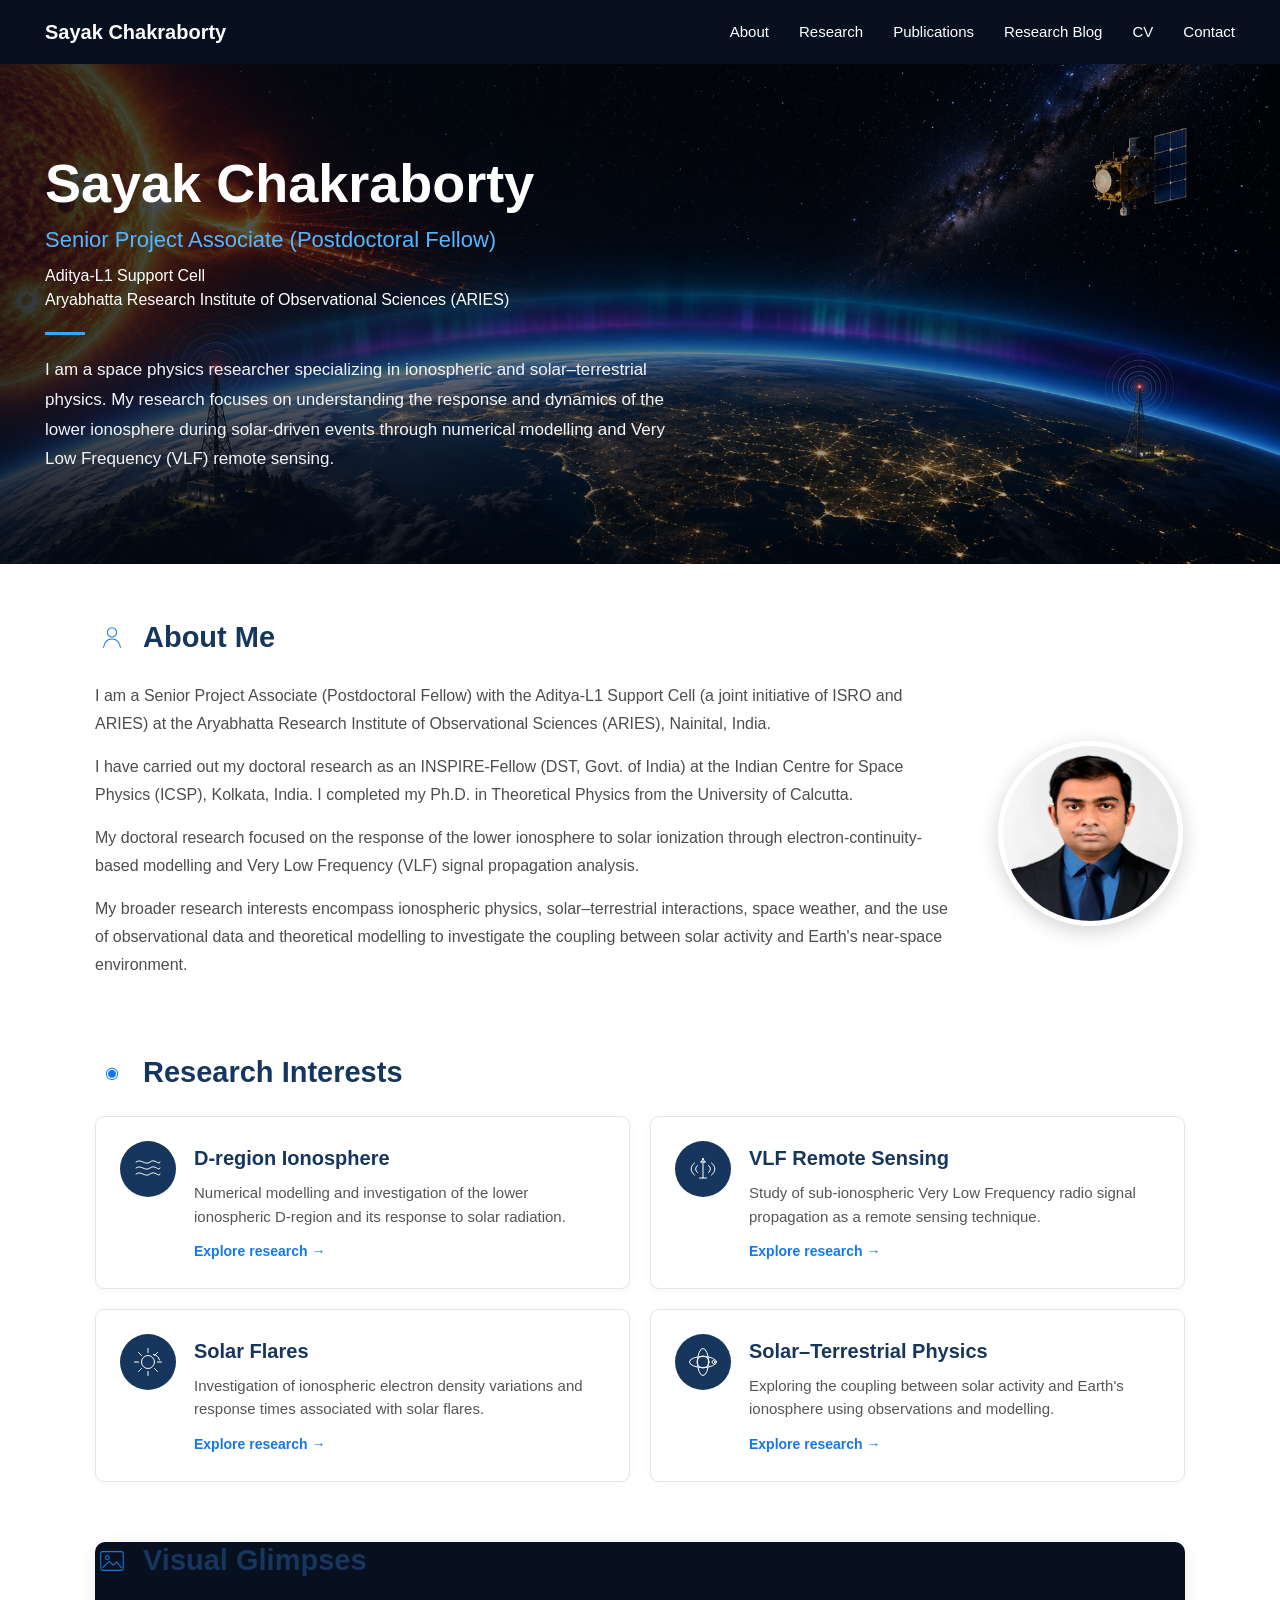
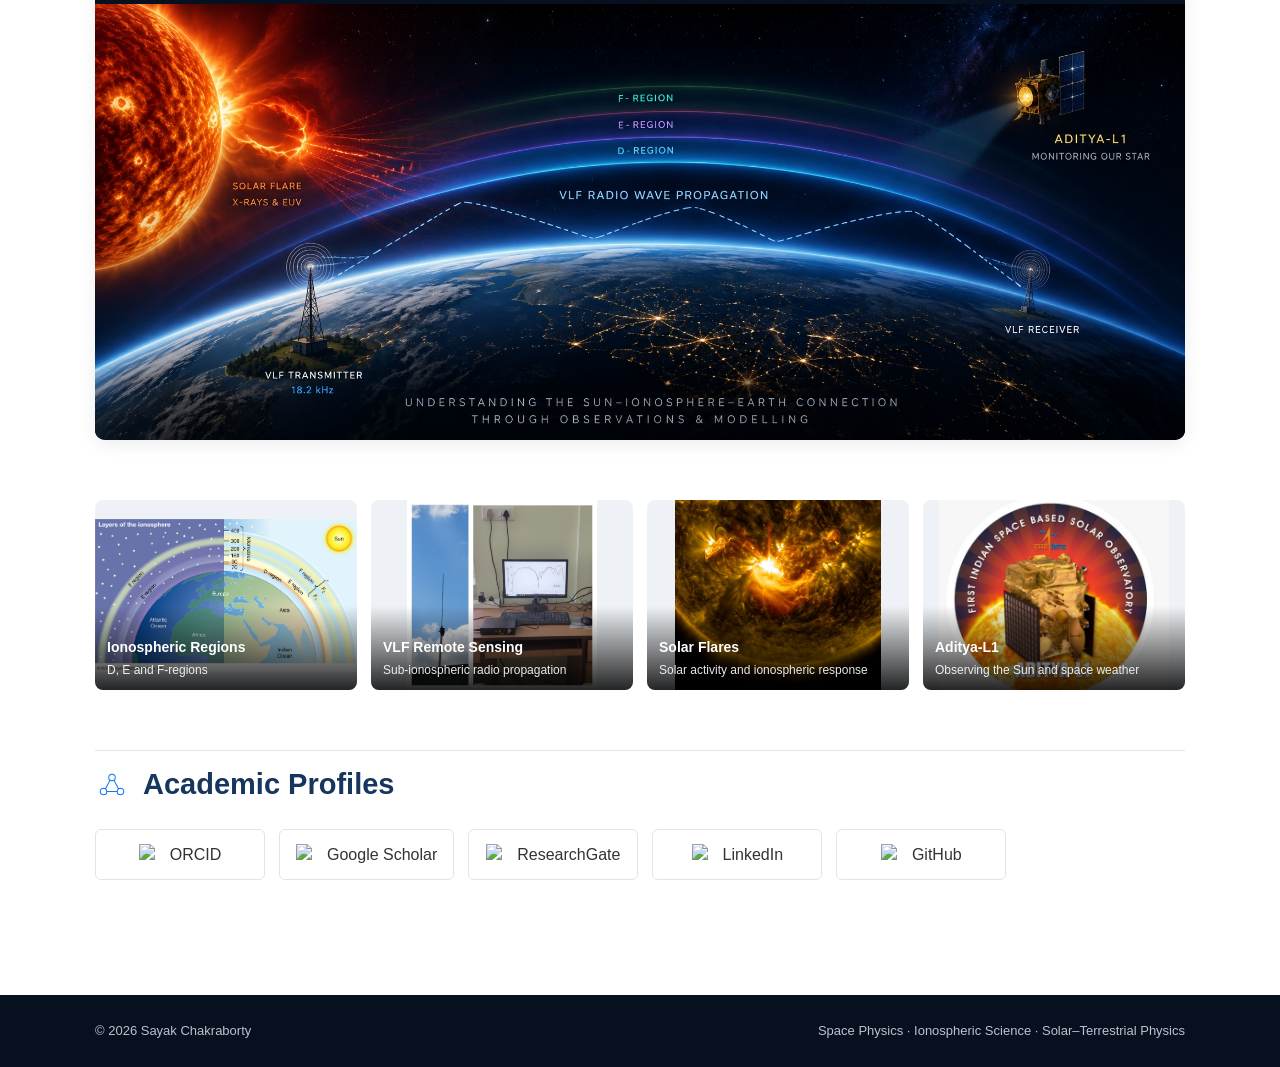
==== index.html @ 0c401f44 "Update index.html" ====
<!DOCTYPE html>
<html lang="en">

<head>
    <meta charset="UTF-8">
    <meta name="viewport" content="width=device-width, initial-scale=1.0">
    <title>Sayak Chakraborty | Space Physics Researcher</title>
    <meta name="description" content="Academic website of Sayak Chakraborty, a space physics researcher working on ionospheric physics, solar-terrestrial interactions, VLF remote sensing and space weather.">
    <link rel="stylesheet" href="style.css">
</head>

<body>

    <!-- NAVIGATION -->
    <nav class="navbar">
        <div class="nav-container">
            <a href="index.html" class="site-name">Sayak Chakraborty</a>

            <div class="nav-links">
                <a href="about.html">About</a>
                <a href="research.html">Research</a>
                <a href="publications.html">Publications</a>
                <a href="blog.html">Research Blog</a>
                <a href="cv.html">CV</a>
                <a href="contact.html">Contact</a>
            </div>
        </div>
    </nav>


    <!-- HERO / COVER -->
    <header class="hero">
        <div class="hero-overlay"></div>

        <div class="hero-container">
            <div class="hero-text">

                <h1>Sayak Chakraborty</h1>

                <h2>Senior Project Associate (Postdoctoral Fellow)</h2>

                <h3>
                    Aditya-L1 Support Cell<br>
                    Aryabhatta Research Institute of Observational Sciences (ARIES)
                </h3>

                <div class="hero-line"></div>

                <p>
                    I am a space physics researcher specializing in ionospheric
                    and solar–terrestrial physics. My research focuses on
                    understanding the response and dynamics of the lower
                    ionosphere during solar-driven events through numerical
                    modelling and Very Low Frequency (VLF) remote sensing.
                </p>

            </div>
        </div>
    </header>


    <main class="main-container">

        <!-- ABOUT -->
        <section class="about-section">

            <div class="section-heading">
            <span class="section-icon person-icon">
            <svg viewBox="0 0 64 64" aria-hidden="true">
            <circle cx="32" cy="20" r="10"/>
            <path d="M14 52c2-12 9-18 18-18s16 6 18 18"/>
            </svg>
            </span>
            <h2>About Me</h2>
            </div>

            <div class="about-layout">

                <div class="about-text">

                    <p>
                        I am a Senior Project Associate (Postdoctoral Fellow)
                        with the Aditya-L1 Support Cell (a joint initiative of
                        ISRO and ARIES) at the Aryabhatta Research Institute of
                        Observational Sciences (ARIES), Nainital, India.
                    </p>

                    <p>
                        I have carried out my doctoral research as an
                        INSPIRE-Fellow (DST, Govt. of India) at the Indian
                        Centre for Space Physics (ICSP), Kolkata, India.
                        I completed my Ph.D. in Theoretical Physics from the
                        University of Calcutta.
                    </p>

                    <p>
                        My doctoral research focused on the response of the
                        lower ionosphere to solar ionization through
                        electron-continuity-based modelling and Very Low
                        Frequency (VLF) signal propagation analysis.
                    </p>

                    <p>
                        My broader research interests encompass ionospheric
                        physics, solar–terrestrial interactions, space weather,
                        and the use of observational data and theoretical
                        modelling to investigate the coupling between solar
                        activity and Earth's near-space environment.
                    </p>

                </div>

                <div class="about-photo">
                    <img src="sayak.png" alt="Sayak Chakraborty">
                </div>

            </div>

        </section>


        <!-- RESEARCH INTERESTS -->
        <section class="home-section">

            <div class="section-heading">
                <span class="section-icon">◉</span>
                <h2>Research Interests</h2>
            </div>

            <div class="research-grid">

                <a href="research/d-region.html" class="research-card">
                    <div class="research-symbol">
                    <svg viewBox="0 0 64 64" aria-hidden="true">
                    <path d="M8 18c10-8 18 8 28 0s18 8 20 0"/>
                    <path d="M8 30c10-8 18 8 28 0s18 8 20 0"/>
                    <path d="M8 42c10-8 18 8 28 0s18 8 20 0"/>
                    </svg>
                    </div>
                    <div>
                        <h3>D-region Ionosphere</h3>
                        <p>
                            Numerical modelling and investigation of the lower
                            ionospheric D-region and its response to solar radiation.
                        </p>
                        <span class="learn-more">Explore research →</span>
                    </div>
                </a>

                <a href="research/vlf.html" class="research-card">
                    <div class="research-symbol">
                    <svg viewBox="0 0 64 64" aria-hidden="true">
                    <path d="M32 50V18"/>
                    <path d="M25 50h14"/>
                    <path d="M27 18h10"/>
                    <path d="M29 18l3-8 3 8"/>
                    <path d="M21 25c-5 4-5 10 0 14"/>
                    <path d="M43 25c5 4 5 10 0 14"/>
                    <path d="M15 20c-9 7-9 17 0 24"/>
                    <path d="M49 20c9 7 9 17 0 24"/>
                    </svg>
                    </div>
                    <div>
                        <h3>VLF Remote Sensing</h3>
                        <p>
                            Study of sub-ionospheric Very Low Frequency radio
                            signal propagation as a remote sensing technique.
                        </p>
                        <span class="learn-more">Explore research →</span>
                    </div>
                </a>

                <a href="research/solar-flares.html" class="research-card">
                    <div class="research-symbol">
                    <svg viewBox="0 0 64 64" aria-hidden="true">
                    <circle cx="32" cy="32" r="13"/>
                    <path d="M32 5v8"/>
                    <path d="M32 51v8"/>
                    <path d="M5 32h8"/>
                    <path d="M51 32h8"/>
                    <path d="M13 13l6 6"/>
                    <path d="M45 45l6 6"/>
                    <path d="M51 13l-6 6"/>
                    <path d="M19 45l-6 6"/>
                    <path d="M43 17c7 1 10 5 12 11"/>
                    </svg>
                    </div>
                    <div>
                        <h3>Solar Flares</h3>
                        <p>
                            Investigation of ionospheric electron density
                            variations and response times associated with solar flares.
                        </p>
                        <span class="learn-more">Explore research →</span>
                    </div>
                </a>

                <a href="research/solar-terrestrial.html" class="research-card">
                    <div class="research-symbol">
                    <svg viewBox="0 0 64 64" aria-hidden="true">
                    <circle cx="32" cy="32" r="12"/>
                    <ellipse cx="32" cy="32" rx="27" ry="11"/>
                    <ellipse cx="32" cy="32" rx="11" ry="27"/>
                    <circle cx="53" cy="32" r="3"/>
                    </svg>
                    </div>
                    <div>
                        <h3>Solar–Terrestrial Physics</h3>
                        <p>
                            Exploring the coupling between solar activity and
                            Earth's ionosphere using observations and modelling.
                        </p>
                        <span class="learn-more">Explore research →</span>
                    </div>
                </a>

            </div>

        </section>


        <!-- RESEARCH COVER BANNER -->
        <section class="research-cover-section">

            <div class="section-heading">
                <span class="section-icon">
               <svg viewBox="0 0 64 64" aria-hidden="true">
               <rect x="8" y="12" width="48" height="40" rx="4"/>
               <circle cx="22" cy="25" r="4"/>
               <path d="M12 46l14-13 9 8 7-7 10 12"/>
               </svg>
               </span>
                <h2>Visual Glimpses</h2>
            </div>

            <img src="images/cover_text.jpg"
                 alt="Solar activity, Earth and the ionosphere">

        </section>


        <!-- VISUAL RESEARCH GALLERY -->
        <section class="gallery-section">



            <div class="gallery-grid">

                <div class="gallery-item">
                    <img src="images/d-region.png"
                         alt="D-region ionosphere">
                    <div class="gallery-caption">
                        <strong>Ionospheric Regions</strong>
                        <span>D, E and F-regions</span>
                    </div>
                </div>

                <div class="gallery-item">
                    <img src="images/vlf.jpg"
                         alt="VLF receiving antenna">
                    <div class="gallery-caption">
                        <strong>VLF Remote Sensing</strong>
                        <span>Sub-ionospheric radio propagation</span>
                    </div>
                </div>

                <div class="gallery-item">
                    <img src="images/solar-flare.jpeg"
                         alt="Solar flare">
                    <div class="gallery-caption">
                        <strong>Solar Flares</strong>
                        <span>Solar activity and ionospheric response</span>
                    </div>
                </div>

                <div class="gallery-item">
                    <img src="images/aditya-l1.png"
                         alt="Aditya-L1 solar observation">
                    <div class="gallery-caption">
                        <strong>Aditya-L1</strong>
                        <span>Observing the Sun and space weather</span>
                    </div>
                </div>

            </div>

        </section>


        <!-- ACADEMIC PROFILES -->
        <section class="profiles-section">

            <div class="section-heading">
                <span class="section-icon">
                <svg viewBox="0 0 64 64" aria-hidden="true">
                <circle cx="32" cy="16" r="7"/>
                <circle cx="14" cy="46" r="7"/>
                <circle cx="50" cy="46" r="7"/>
                <path d="M28 22L18 40"/>
                <path d="M36 22l10 18"/>
                <path d="M21 46h22"/>
                </svg>
                </span>
                <h2>Academic Profiles</h2>
            </div>

            <div class="profile-links">

                <a href="https://orcid.org/0000-0002-7859-5978"
                   target="_blank" rel="noopener noreferrer"
                   class="profile-link">
                    <img src="https://cdn.simpleicons.org/orcid" alt="ORCID">
                    <span>ORCID</span>
                </a>

                <a href="https://scholar.google.com/citations?user=4RLB9B8AAAAJ&hl=en"
                   target="_blank" rel="noopener noreferrer"
                   class="profile-link">
                    <img src="https://cdn.simpleicons.org/googlescholar" alt="Google Scholar">
                    <span>Google Scholar</span>
                </a>

                <a href="https://www.researchgate.net/profile/Sayak-Chakraborty-8"
                   target="_blank" rel="noopener noreferrer"
                   class="profile-link">
                    <img src="https://cdn.simpleicons.org/researchgate" alt="ResearchGate">
                    <span>ResearchGate</span>
                </a>

                <a href="https://www.linkedin.com/in/sayak-chakraborty-space"
                   target="_blank" rel="noopener noreferrer"
                   class="profile-link">
                    <img src="https://cdn.simpleicons.org/linkedin" alt="LinkedIn">
                    <span>LinkedIn</span>
                </a>

                <a href="https://github.com/sayak-space"
                   target="_blank" rel="noopener noreferrer"
                   class="profile-link">
                    <img src="https://cdn.simpleicons.org/github" alt="GitHub">
                    <span>GitHub</span>
                </a>

            </div>

        </section>

    </main>


    <footer>
        <div class="footer-container">
            <p>© 2026 Sayak Chakraborty</p>
            <p>Space Physics · Ionospheric Science · Solar–Terrestrial Physics</p>
        </div>
    </footer>

</body>
</html>
---- style.css ----
/* =========================================================
   SAYAK CHAKRABORTY — ACADEMIC WEBSITE
   ========================================================= */

* {
    box-sizing: border-box;
}

html {
    scroll-behavior: smooth;
}

body {
    margin: 0;
    font-family: Arial, Helvetica, sans-serif;
    color: #252525;
    background: #ffffff;
    line-height: 1.7;
}

a {
    text-decoration: none;
}

img {
    max-width: 100%;
}


/* =========================================================
   NAVIGATION
   ========================================================= */

.navbar {
    background: #07101f;
    width: 100%;
}

.nav-container {
    max-width: 1250px;
    margin: auto;
    padding: 0 30px;
    min-height: 64px;

    display: flex;
    align-items: center;
    justify-content: space-between;
}

.site-name {
    color: #ffffff;
    font-size: 20px;
    font-weight: 600;
}

.nav-links {
    display: flex;
    align-items: center;
    gap: 30px;
}

.nav-links a {
    color: #ffffff;
    font-size: 15px;
    transition: color 0.2s ease;
}

.nav-links a:hover {
    color: #4da3ff;
}


/* =========================================================
   HERO / COVER
   ========================================================= */

.hero {
    position: relative;
    min-height: 500px;

    background:
        linear-gradient(
            90deg,
            rgba(3, 10, 22, 0.82) 0%,
            rgba(3, 10, 22, 0.52) 45%,
            rgba(3, 10, 22, 0.20) 100%
        ),
        url("images/cover.jpg") center center / cover no-repeat;

    color: #ffffff;
    overflow: hidden;
}

.hero-container {
    position: relative;
    z-index: 2;

    max-width: 1250px;
    min-height: 500px;
    margin: auto;
    padding: 75px 30px;

    display: flex;
    align-items: center;
}

.hero-text {
    max-width: 620px;
}

.hero-text h1 {
    margin: 0 0 12px 0;

    font-size: 54px;
    line-height: 1.1;
    font-weight: 700;

    color: #ffffff;
}

.hero-text h2 {
    margin: 0 0 8px 0;

    font-size: 22px;
    line-height: 1.4;
    font-weight: 500;

    color: #55b6ff;
}

.hero-text h3 {
    margin: 0 0 20px 0;

    font-size: 16px;
    line-height: 1.5;
    font-weight: 500;

    color: #ffffff;
}

.hero-line {
    width: 40px;
    height: 3px;
    margin: 15px 0 20px;

    background: #35a7ff;
}

.hero-text p {
    margin: 0;

    font-size: 17px;
    line-height: 1.75;

    color: #f1f4f8;
}


/* =========================================================
   MAIN CONTENT
   ========================================================= */

.main-container {
    max-width: 1150px;
    margin: auto;
    padding: 55px 30px;
}

.about-section,
.home-section,
.gallery-section,
.profiles-section {
    margin-bottom: 60px;
}


/* =========================================================
   SECTION HEADINGS
   ========================================================= */

.section-heading {
    display: flex;
    align-items: center;
    gap: 14px;

    margin-bottom: 25px;
}

.section-heading h2 {
    margin: 0;

    color: #17365d;

    font-size: 29px;
    line-height: 1.3;
    font-weight: 600;
}

.section-icon {
    width: 34px;
    height: 34px;

    display: inline-flex;
    align-items: center;
    justify-content: center;

    color: #1479e8;

    flex-shrink: 0;
}

.section-icon svg {
    width: 30px;
    height: 30px;

    fill: none;
    stroke: currentColor;
    stroke-width: 2.2;

    stroke-linecap: round;
    stroke-linejoin: round;
}


/* =========================================================
   ABOUT
   ========================================================= */

.about-layout {
    display: grid;

    grid-template-columns: 1fr 190px;

    gap: 45px;

    align-items: center;
}

.about-text p {
    margin: 0 0 15px 0;

    font-size: 16px;
    line-height: 1.75;

    color: #4d4d4d;
}

.about-photo {
    text-align: center;
}

.about-photo img {
    width: 185px;
    height: 185px;

    object-fit: cover;

    border-radius: 50%;

    border: 5px solid #ffffff;

    box-shadow: 0 5px 20px rgba(0, 0, 0, 0.18);
}


/* =========================================================
   RESEARCH INTERESTS
   ========================================================= */

.research-grid {
    display: grid;

    grid-template-columns: repeat(2, 1fr);

    gap: 20px;
}

.research-card {
    display: flex;
    align-items: flex-start;
    gap: 18px;

    padding: 24px;

    background: #ffffff;

    border: 1px solid #e0e6ee;
    border-radius: 9px;

    color: inherit;

    box-shadow: 0 2px 8px rgba(0, 0, 0, 0.035);

    transition:
        transform 0.2s ease,
        box-shadow 0.2s ease,
        border-color 0.2s ease;
}

.research-card:hover {
    transform: translateY(-3px);

    box-shadow: 0 8px 24px rgba(0, 0, 0, 0.09);

    border-color: #9bbddd;
}

.research-symbol {
    flex-shrink: 0;

    width: 56px;
    height: 56px;

    display: flex;
    align-items: center;
    justify-content: center;

    border-radius: 50%;

    background: #17365d;
    color: #ffffff;
}

.research-symbol svg {
    width: 32px;
    height: 32px;

    fill: none;
    stroke: currentColor;
    stroke-width: 2;

    stroke-linecap: round;
    stroke-linejoin: round;
}
.research-card h3 {
    margin: 0 0 6px 0;

    color: #17365d;

    font-size: 20px;
}

.research-card p {
    margin: 0 0 9px 0;

    color: #555555;

    font-size: 15px;
    line-height: 1.55;
}

.learn-more {
    color: #1479e8;

    font-size: 14px;
    font-weight: 600;
}


/* =========================================================
   RESEARCH COVER BANNER
   ========================================================= */

.research-cover-section {
    width: 100%;
    margin: 0 0 55px 0;

    overflow: hidden;
    border-radius: 10px;

    background: #07101f;

    box-shadow: 0 4px 18px rgba(0, 0, 0, 0.08);
}

.research-cover-section img {
    width: 100%;
    height: auto;

    display: block;

    object-fit: contain;
}


/* =========================================================
   RESEARCH IMAGE GALLERY
   ========================================================= */

.gallery-section {
    padding-top: 5px;
}

.gallery-grid {
    display: grid;

    grid-template-columns: repeat(4, 1fr);

    gap: 14px;
}

.gallery-item {
    position: relative;

    height: 190px;

    overflow: hidden;

    border-radius: 8px;

    background: #e8edf3;
}

.gallery-item img {
    width: 100%;
    height: 100%;

    object-fit: contain;

    display: block;

    background: #eef2f6;

    transition: transform 0.35s ease;
}

.gallery-item:hover img {
    transform: none;
}

.gallery-caption {
    position: absolute;

    left: 0;
    right: 0;
    bottom: 0;

    padding: 30px 12px 10px;

    color: #ffffff;

    background: linear-gradient(
        transparent,
        rgba(0, 0, 0, 0.85)
    );
}

.gallery-caption strong {
    display: block;

    font-size: 14px;
}

.gallery-caption span {
    display: block;

    font-size: 12px;

    opacity: 0.9;
}


/* =========================================================
   ACADEMIC PROFILES
   ========================================================= */

.profiles-section {
    padding-top: 15px;

    border-top: 1px solid #e0e6ee;
}

.profile-links {
    display: flex;

    flex-wrap: wrap;

    gap: 14px;
}

.profile-link {
    min-width: 170px;

    display: inline-flex;

    align-items: center;
    justify-content: center;

    gap: 9px;

    padding: 11px 16px;

    border: 1px solid #dfe5ec;

    border-radius: 6px;

    color: #333333;

    background: #ffffff;

    transition:
        background 0.2s ease,
        border-color 0.2s ease,
        transform 0.2s ease;
}

.profile-link:hover {
    background: #f5f8fc;

    border-color: #a9bdd3;

    transform: translateY(-2px);
}

.profile-link img {
    width: 22px;
    height: 22px;
}


/* =========================================================
   FOOTER
   ========================================================= */

footer {
    background: #07101f;

    color: #b9c3d0;
}

.footer-container {
    max-width: 1150px;

    margin: auto;

    padding: 25px 30px;

    display: flex;

    align-items: center;
    justify-content: space-between;

    gap: 20px;
}

.footer-container p {
    margin: 0;

    font-size: 13px;
}


/* =========================================================
   TABLET
   ========================================================= */

@media (max-width: 900px) {

    .nav-container {
        flex-direction: column;

        padding-top: 15px;
        padding-bottom: 15px;

        gap: 12px;
    }

    .nav-links {
        flex-wrap: wrap;
        justify-content: center;

        gap: 10px 20px;
    }

    .hero {
        min-height: 520px;
    }

    .hero-container {
        min-height: 520px;
        padding-top: 60px;
        padding-bottom: 60px;
    }

    .hero-text h1 {
        font-size: 45px;
    }

    .gallery-grid {
        grid-template-columns: repeat(2, 1fr);
    }
}


/* =========================================================
   MOBILE
   ========================================================= */

@media (max-width: 650px) {

    .hero {
        min-height: 560px;
    }

    .hero-container {
        min-height: 560px;

        padding-left: 22px;
        padding-right: 22px;

        align-items: flex-end;
    }

    .hero-text h1 {
        font-size: 38px;
    }

    .hero-text h2 {
        font-size: 19px;
    }

    .hero-text p {
        font-size: 15.5px;
    }

    .main-container {
        padding-left: 20px;
        padding-right: 20px;
    }

    .about-layout {
        grid-template-columns: 1fr;
    }

    .about-photo {
        order: -1;
    }

    .research-grid {
        grid-template-columns: 1fr;
    }

    .gallery-grid {
        grid-template-columns: 1fr;
    }

    .gallery-item {
        height: 220px;
    }

    .profile-links {
        flex-direction: column;
    }

    .profile-link {
        width: 100%;
    }

    .footer-container {
        flex-direction: column;

        text-align: center;
    }
}
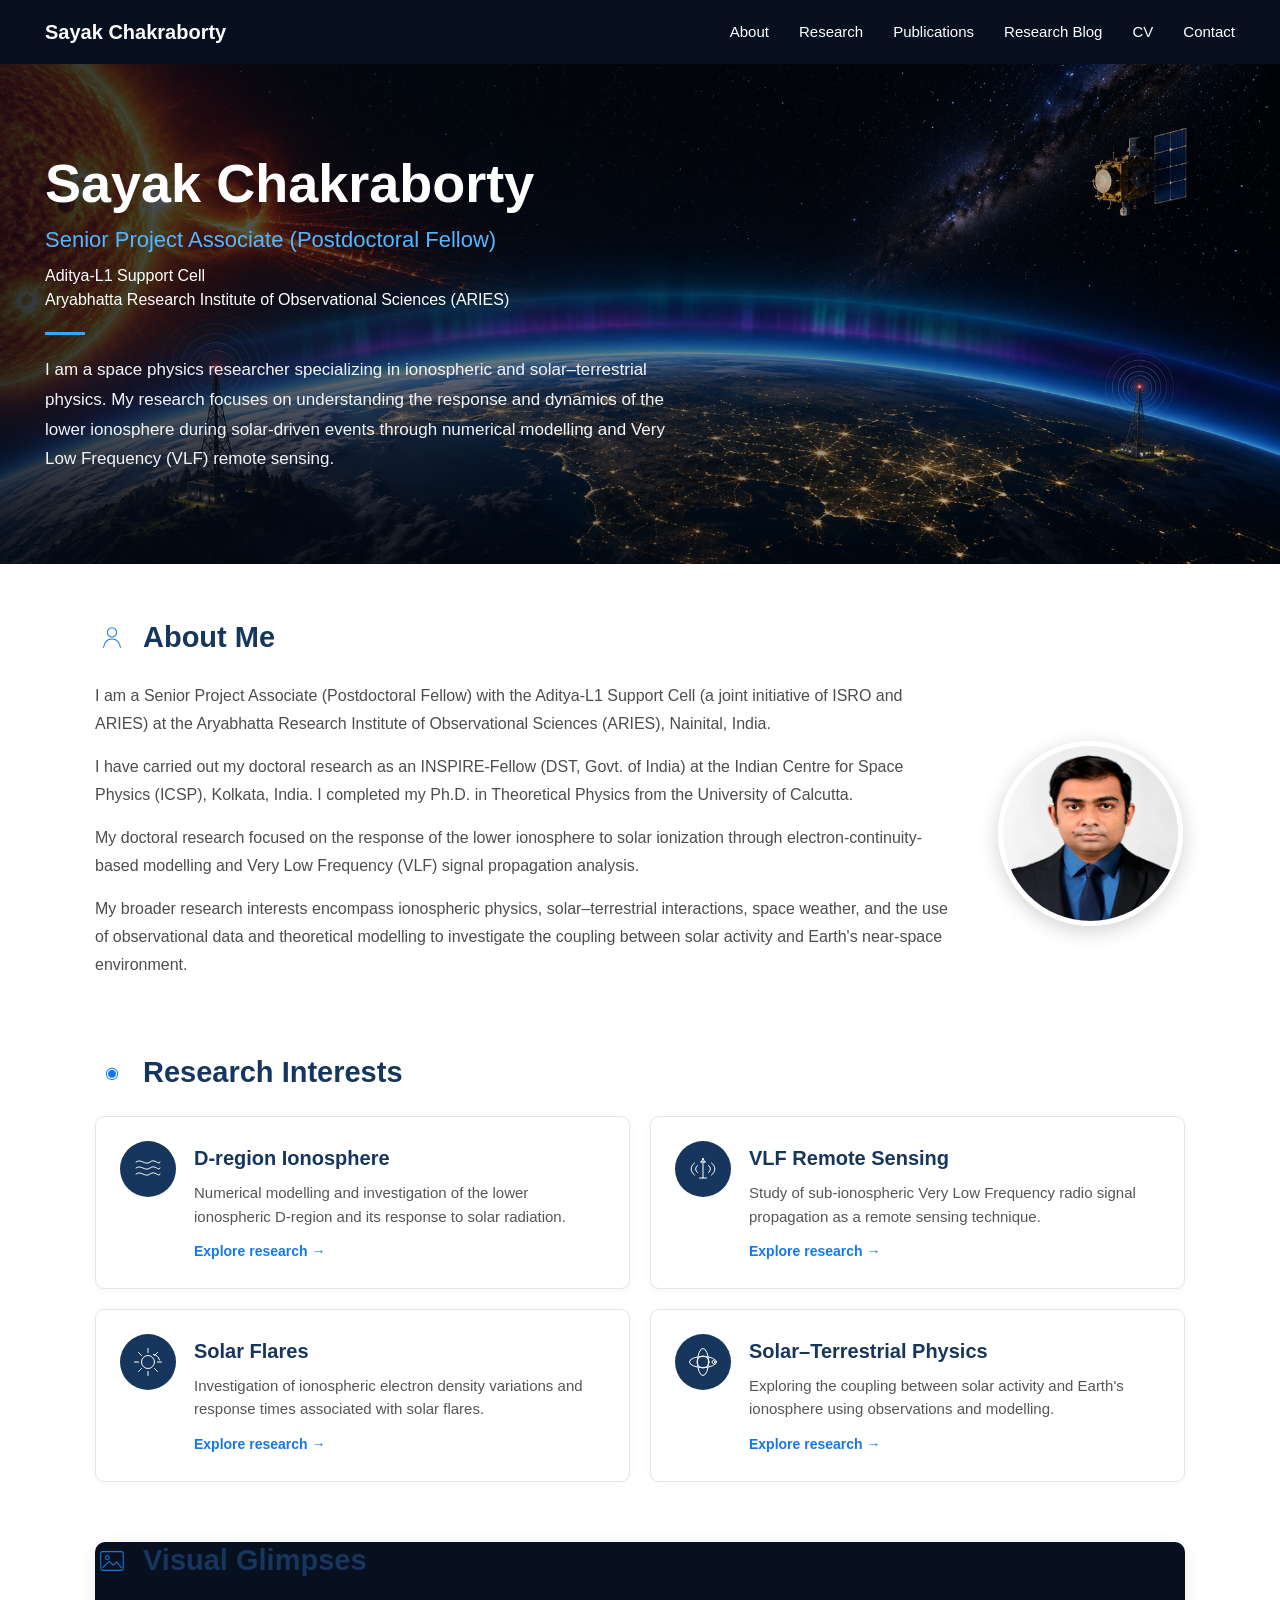
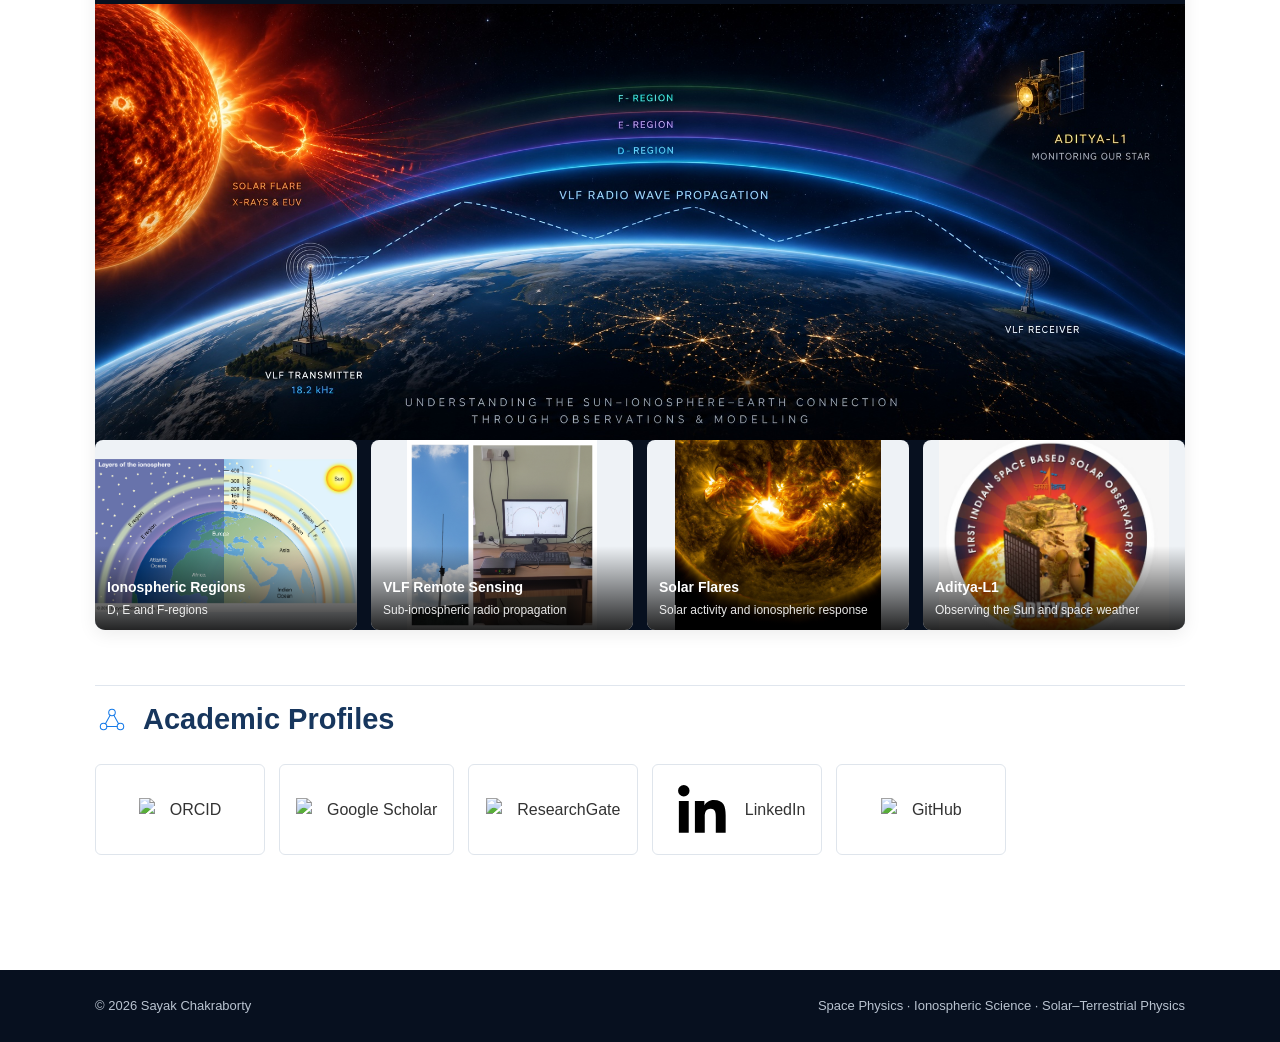
==== commit 57d67e3d: "Update index.html" ====
--- a/index.html
+++ b/index.html
@@ -219,30 +219,24 @@
         </section>
 
 
-        <!-- RESEARCH COVER BANNER -->
+        <!-- RESEARCH COVER BANNER / VISUAL GLIMPSES -->
         <section class="research-cover-section">
 
             <div class="section-heading">
                 <span class="section-icon">
-               <svg viewBox="0 0 64 64" aria-hidden="true">
-               <rect x="8" y="12" width="48" height="40" rx="4"/>
-               <circle cx="22" cy="25" r="4"/>
-               <path d="M12 46l14-13 9 8 7-7 10 12"/>
-               </svg>
-               </span>
+                    <svg viewBox="0 0 64 64" aria-hidden="true">
+                        <rect x="8" y="12" width="48" height="40" rx="4"/>
+                        <circle cx="22" cy="25" r="4"/>
+                        <path d="M12 46l14-13 9 8 7-7 10 12"/>
+                    </svg>
+                </span>
                 <h2>Visual Glimpses</h2>
             </div>
 
-            <img src="images/cover_text.jpg"
-                 alt="Solar activity, Earth and the ionosphere">
-
-        </section>
-
-
-        <!-- VISUAL RESEARCH GALLERY -->
-        <section class="gallery-section">
-
-
+            <div class="research-cover-image">
+                <img src="images/cover_text.jpg"
+                     alt="Solar activity, Earth and the ionosphere">
+            </div>
 
             <div class="gallery-grid">
 
@@ -330,7 +324,11 @@
                 <a href="https://www.linkedin.com/in/sayak-chakraborty-space"
                    target="_blank" rel="noopener noreferrer"
                    class="profile-link">
-                    <img src="https://cdn.simpleicons.org/linkedin" alt="LinkedIn">
+                    <svg class="profile-svg linkedin-icon"
+                         viewBox="0 0 24 24"
+                         aria-hidden="true">
+                        <path d="M20.45 20.45h-3.56v-5.57c0-1.33-.03-3.04-1.85-3.04-1.85 0-2.13 1.44-2.13 2.94v5.67H9.35V8.98h3.42v1.57h.05c.48-.9 1.64-1.85 3.37-1.85 3.6 0 4.26 2.37 4.26 5.45v6.3zM5.34 7.41a2.07 2.07 0 1 1 0-4.14 2.07 2.07 0 0 1 0 4.14zM3.56 8.98h3.56v11.47H3.56V8.98z"/>
+                    </svg>
                     <span>LinkedIn</span>
                 </a>
 
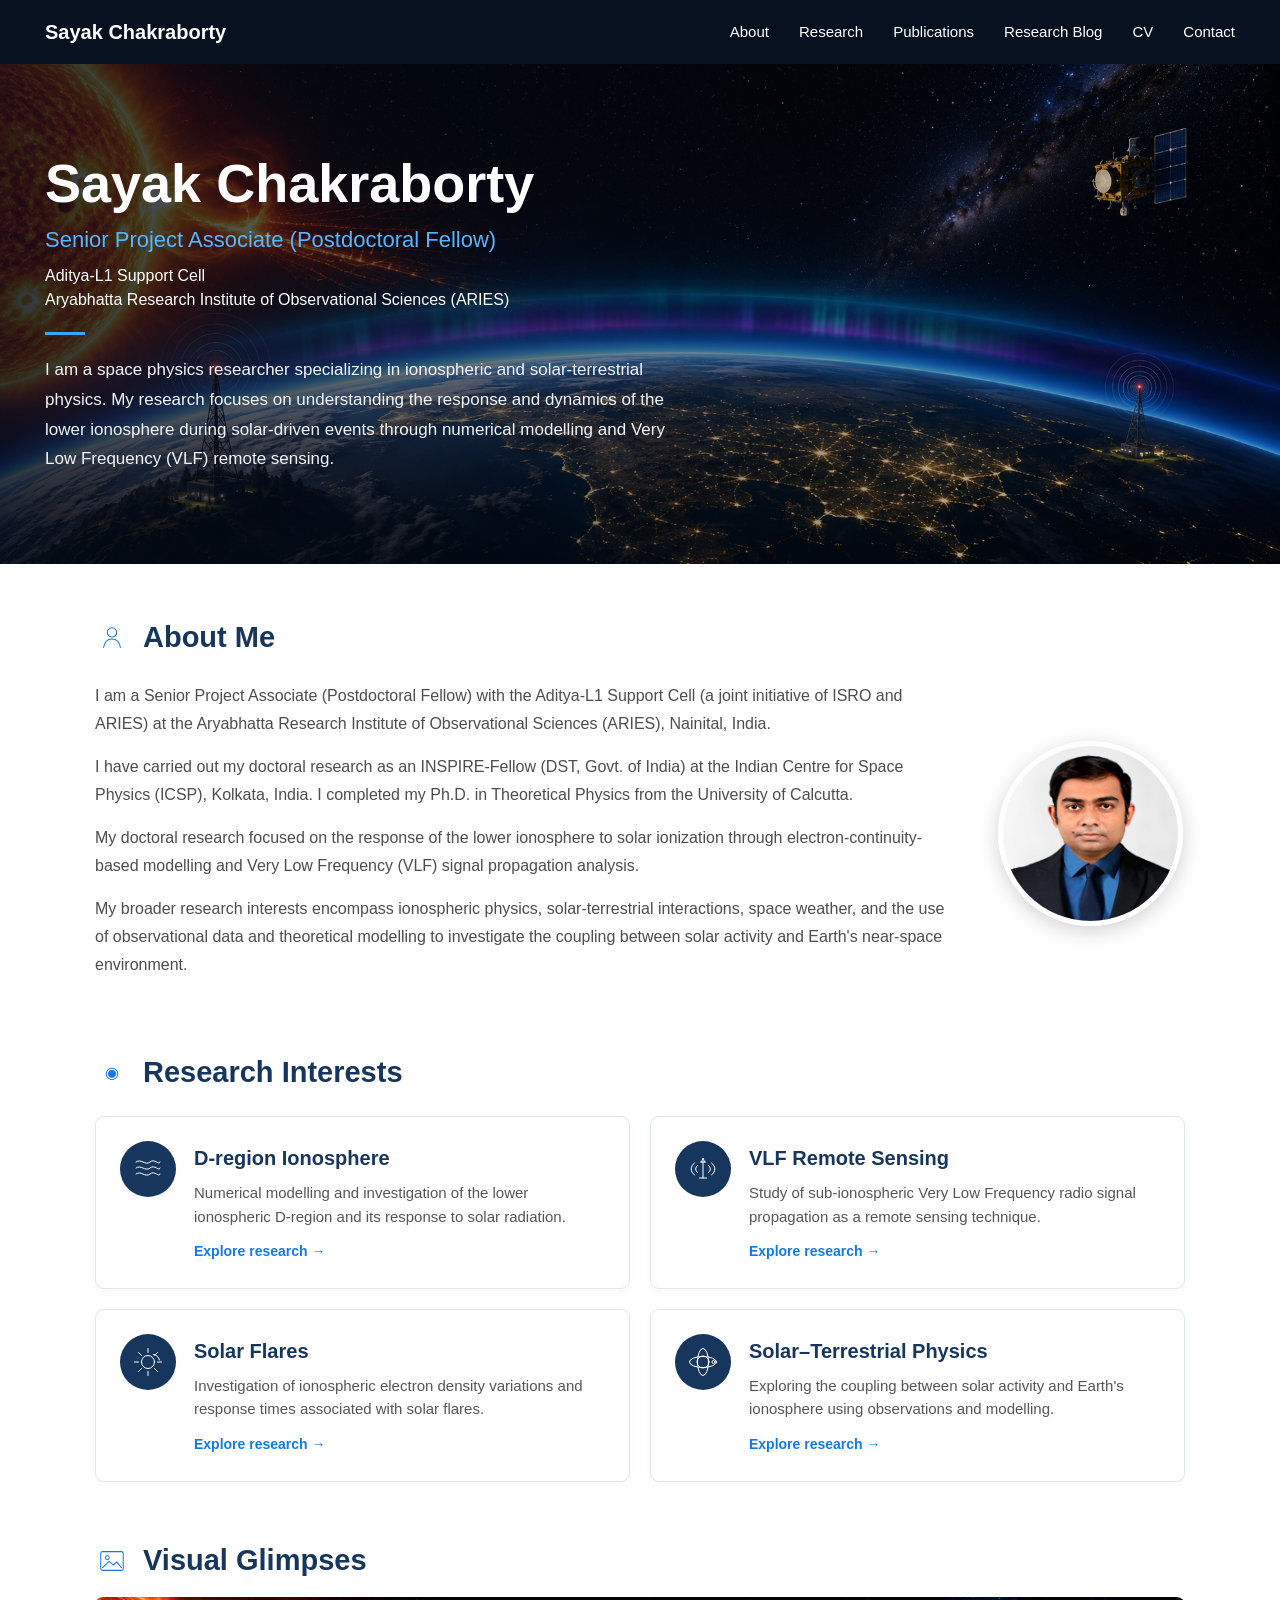
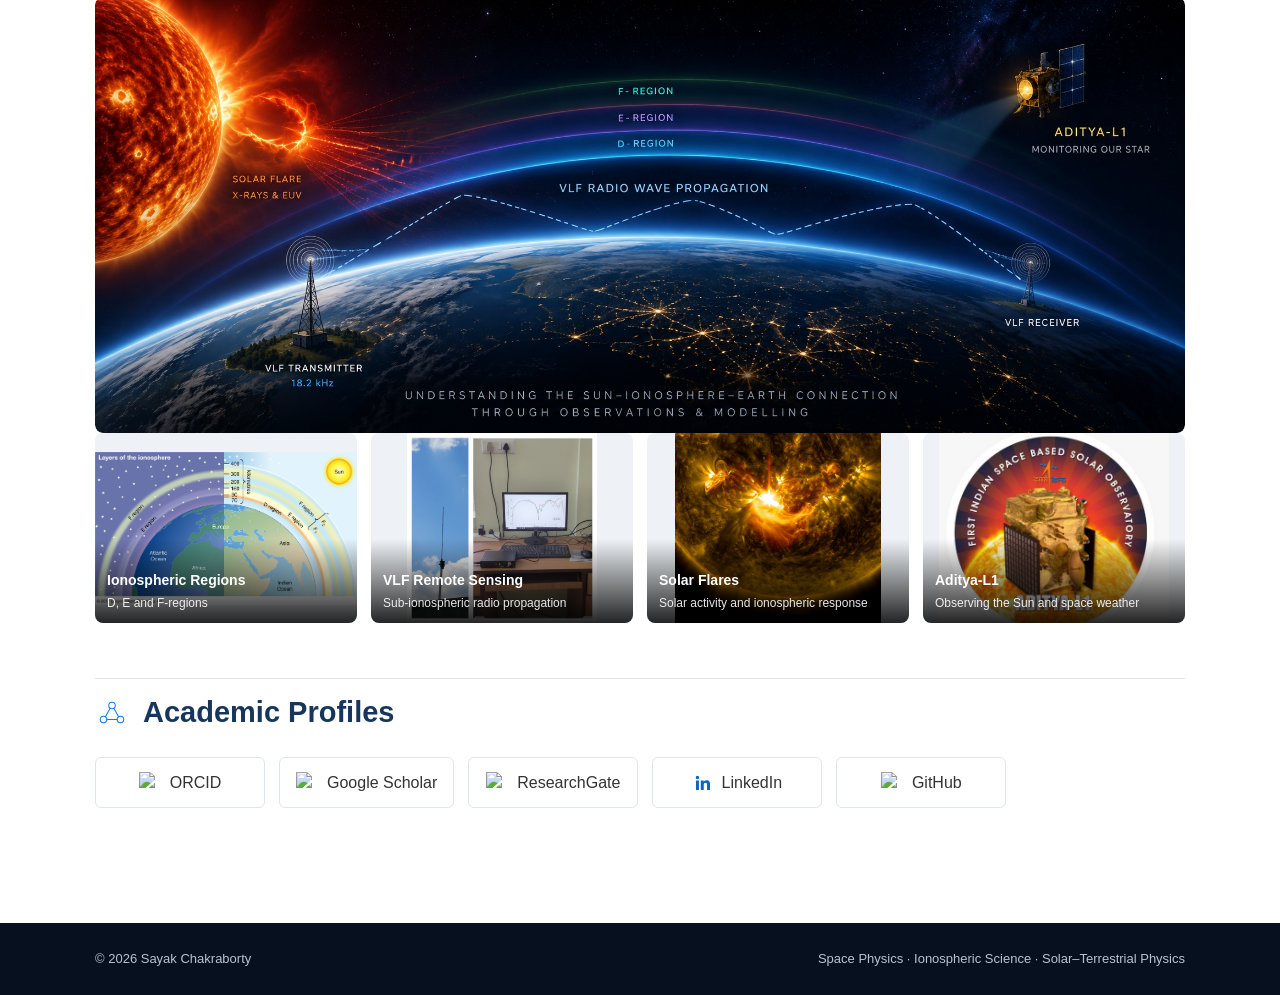
==== commit 0d5d1b0e: "Update index.html" ====
--- a/index.html
+++ b/index.html
@@ -48,7 +48,7 @@
 
                 <p>
                     I am a space physics researcher specializing in ionospheric
-                    and solar–terrestrial physics. My research focuses on
+                    and solar-terrestrial physics. My research focuses on
                     understanding the response and dynamics of the lower
                     ionosphere during solar-driven events through numerical
                     modelling and Very Low Frequency (VLF) remote sensing.
@@ -102,7 +102,7 @@
 
                     <p>
                         My broader research interests encompass ionospheric
-                        physics, solar–terrestrial interactions, space weather,
+                        physics, solar-terrestrial interactions, space weather,
                         and the use of observational data and theoretical
                         modelling to investigate the coupling between solar
                         activity and Earth's near-space environment.
--- a/style.css
+++ b/style.css
@@ -358,28 +358,68 @@
 
 
 /* =========================================================
-   RESEARCH COVER BANNER
+   RESEARCH COVER BANNER / VISUAL GLIMPSES
    ========================================================= */
 
 .research-cover-section {
     width: 100%;
     margin: 0 0 55px 0;
-
+    background: #ffffff;
+    border-radius: 10px;
+}
+
+.research-cover-section .section-heading {
+    display: flex;
+    align-items: center;
+    gap: 14px;
+    margin: 0 0 18px 0;
+    padding: 0;
+    background: #ffffff;
+}
+
+.research-cover-section .section-icon {
+    width: 34px;
+    height: 34px;
+    display: inline-flex;
+    align-items: center;
+    justify-content: center;
+    color: #1479e8;
+    flex-shrink: 0;
+}
+
+.research-cover-section .section-icon svg {
+    display: block;
+    width: 30px;
+    height: 30px;
+    fill: none;
+    stroke: currentColor;
+    stroke-width: 2.2;
+    stroke-linecap: round;
+    stroke-linejoin: round;
+}
+
+.research-cover-section .section-heading h2 {
+    margin: 0;
+    color: #17365d;
+    font-size: 29px;
+    line-height: 1.3;
+    font-weight: 600;
+}
+
+.research-cover-image {
+    width: 100%;
     overflow: hidden;
-    border-radius: 10px;
-
-    background: #07101f;
-
-    box-shadow: 0 4px 18px rgba(0, 0, 0, 0.08);
-}
-
-.research-cover-section img {
+    border-radius: 8px;
+    background: #ffffff;
+}
+
+.research-cover-image img {
+    display: block;
     width: 100%;
     height: auto;
-
-    display: block;
-
+    max-width: 100%;
     object-fit: contain;
+    border-radius: 8px;
 }
 
 
@@ -512,9 +552,21 @@
     transform: translateY(-2px);
 }
 
-.profile-link img {
+.profile-link img,
+.profile-link svg {
     width: 22px;
     height: 22px;
+    display: block;
+    flex-shrink: 0;
+}
+
+.profile-link svg {
+    fill: #0a66c2;
+}
+
+.profile-link .linkedin-icon {
+    width: 20px;
+    height: 20px;
 }
 
 
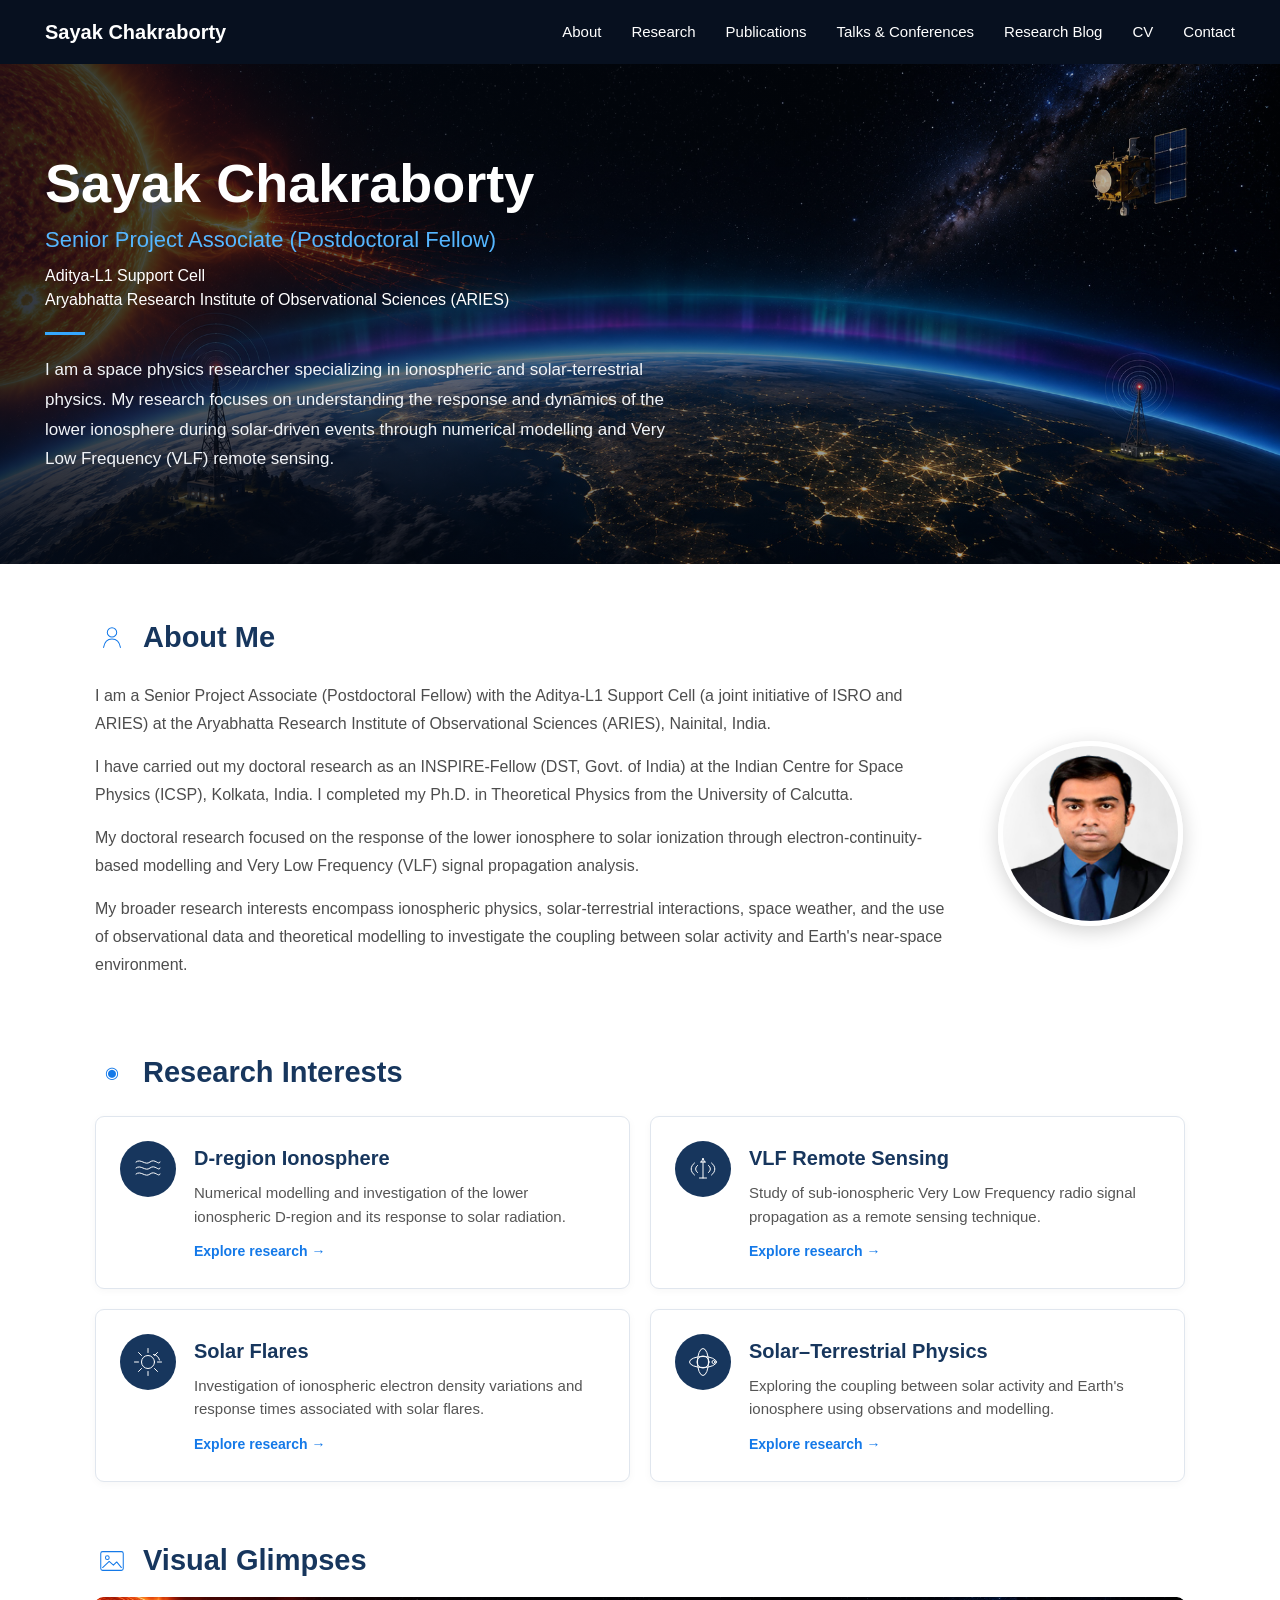
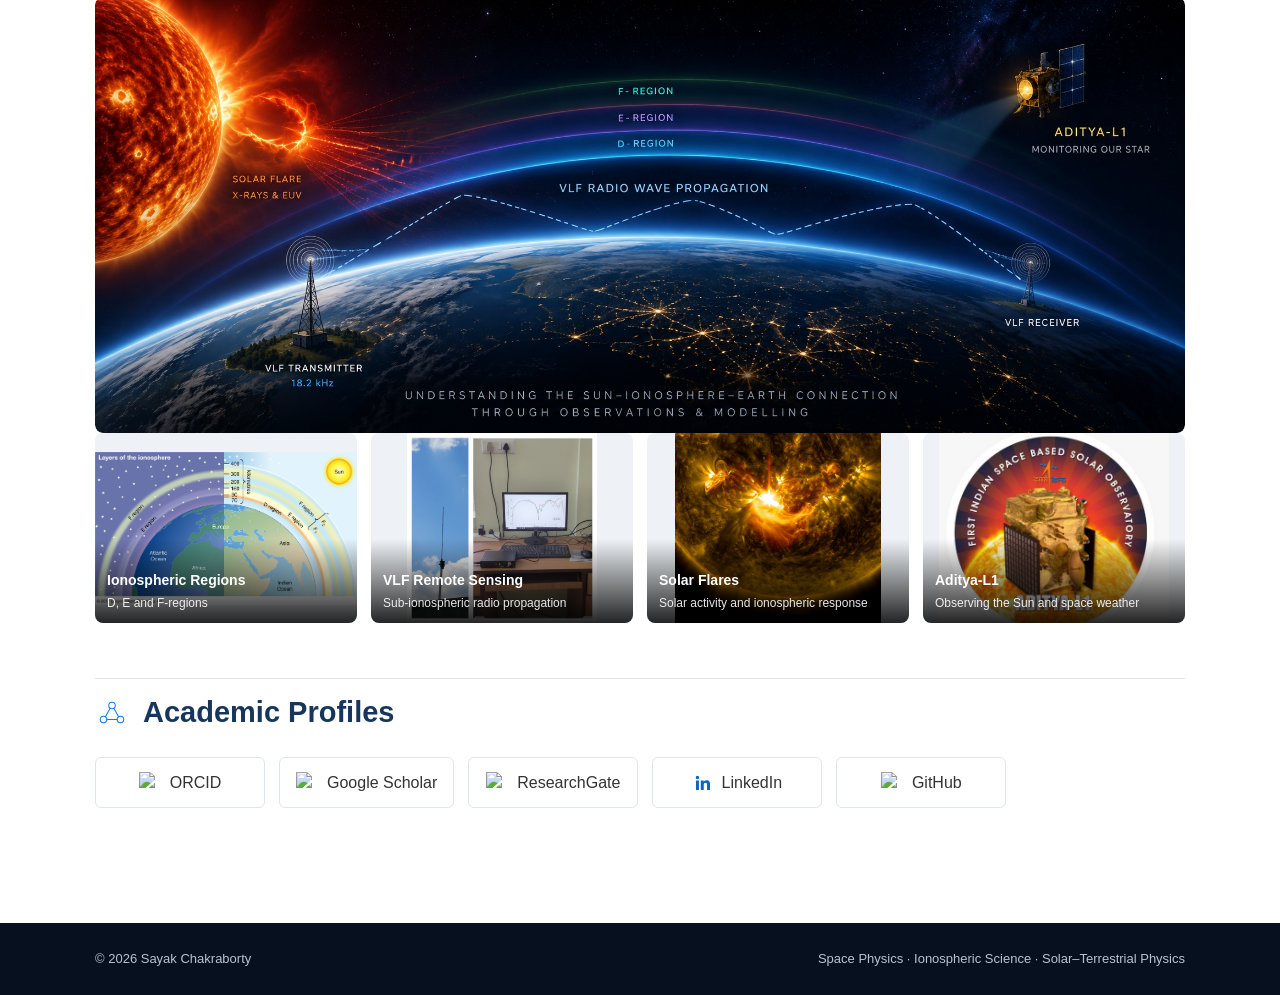
==== commit 57c44992: "Update index.html" ====
--- a/index.html
+++ b/index.html
@@ -20,6 +20,7 @@
                 <a href="about.html">About</a>
                 <a href="research.html">Research</a>
                 <a href="publications.html">Publications</a>
+                <a href="talks.html">Talks &amp; Conferences</a>
                 <a href="blog.html">Research Blog</a>
                 <a href="cv.html">CV</a>
                 <a href="contact.html">Contact</a>
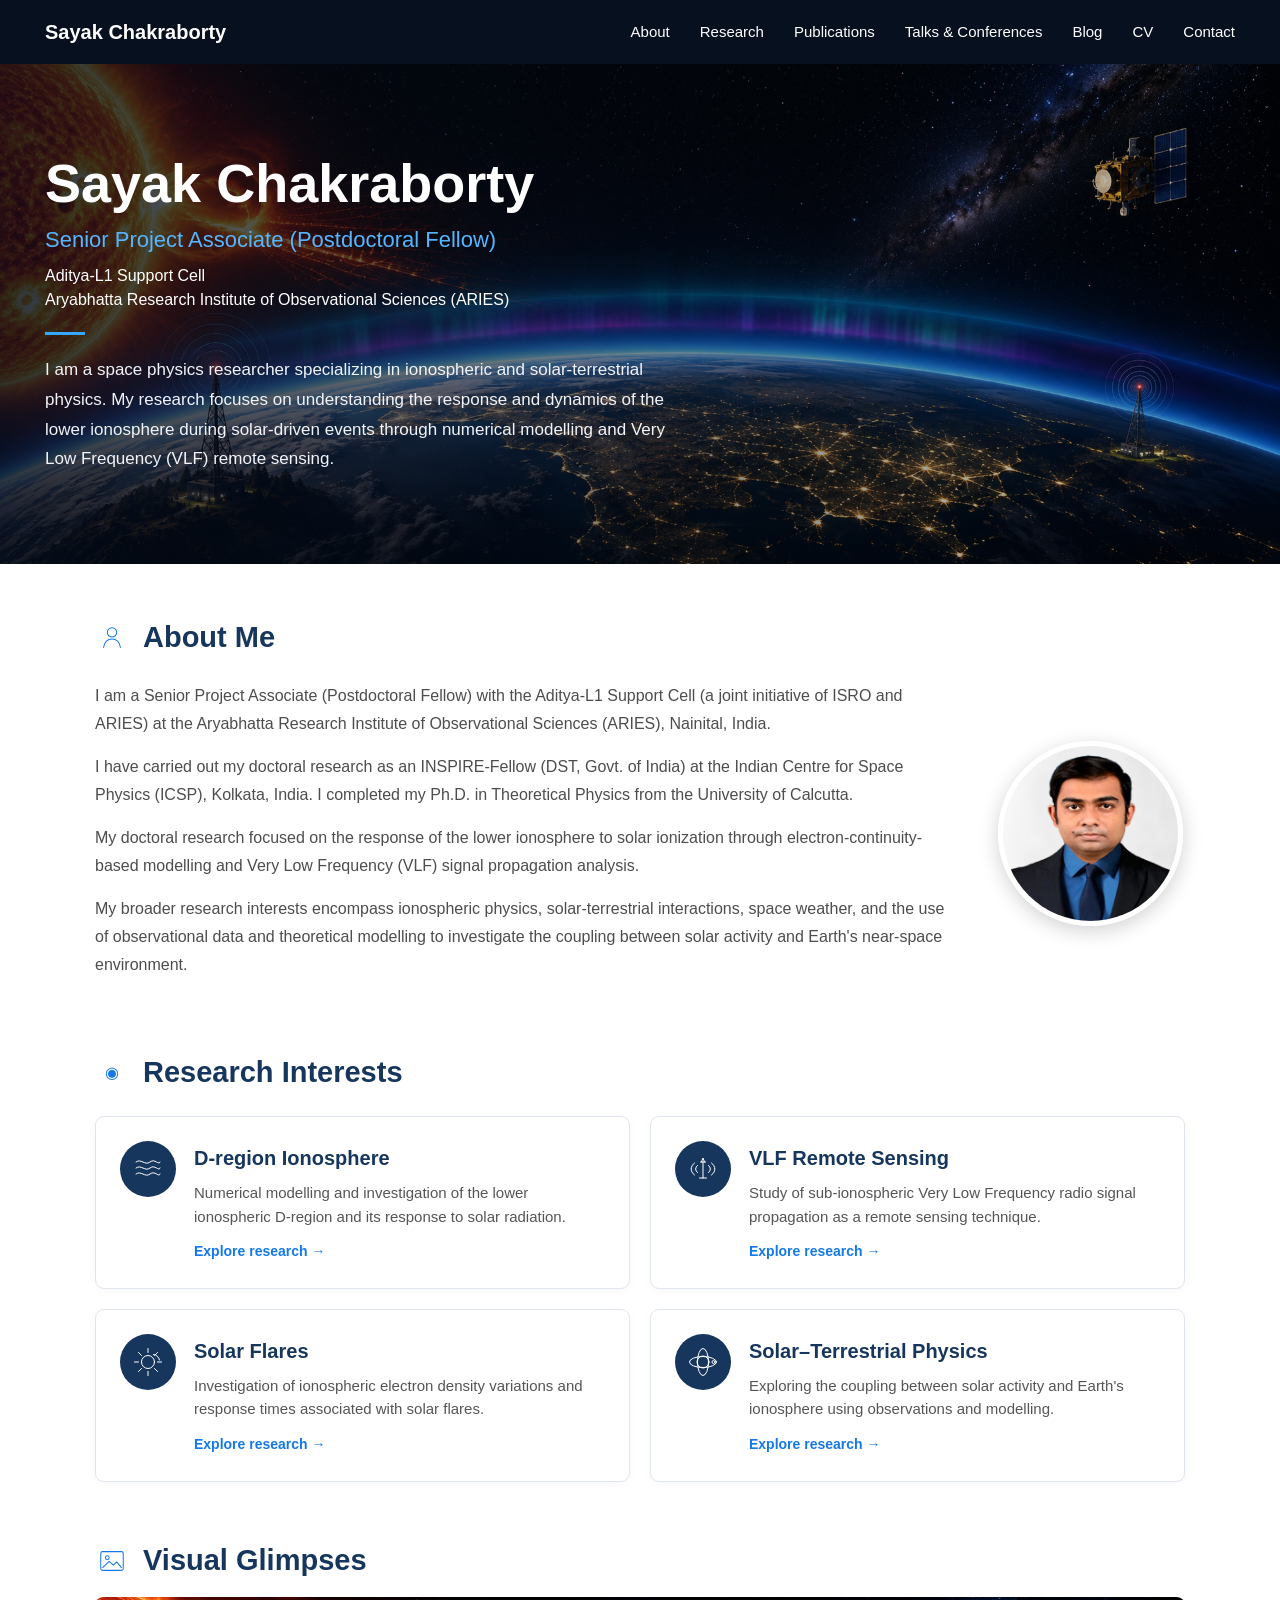
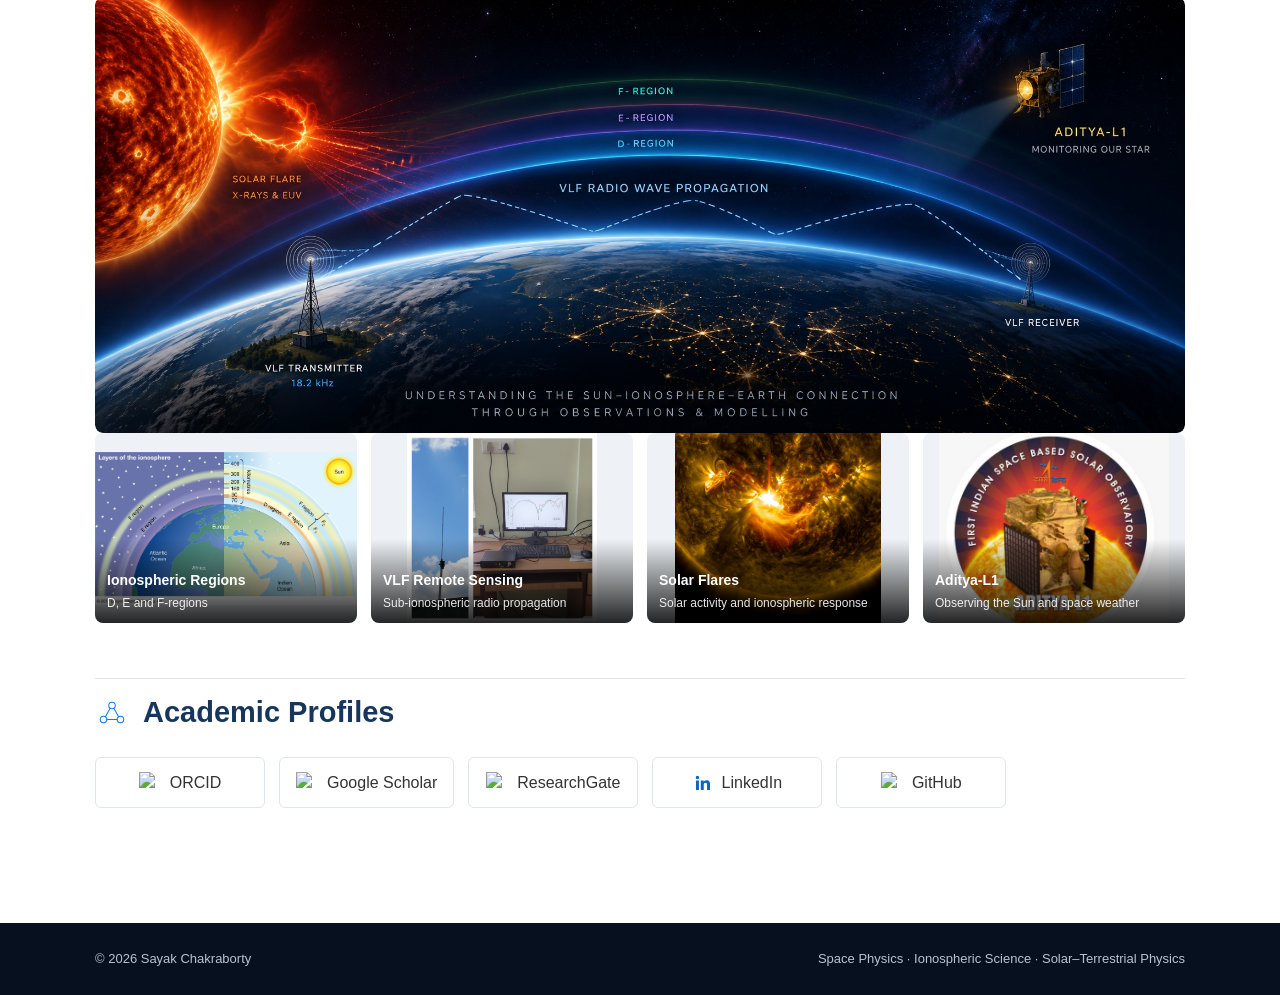
==== commit cbfbb92f: "Update index.html" ====
--- a/index.html
+++ b/index.html
@@ -21,7 +21,7 @@
                 <a href="research.html">Research</a>
                 <a href="publications.html">Publications</a>
                 <a href="talks.html">Talks &amp; Conferences</a>
-                <a href="blog.html">Research Blog</a>
+                <a href="blog.html">Blog</a>
                 <a href="cv.html">CV</a>
                 <a href="contact.html">Contact</a>
             </div>
